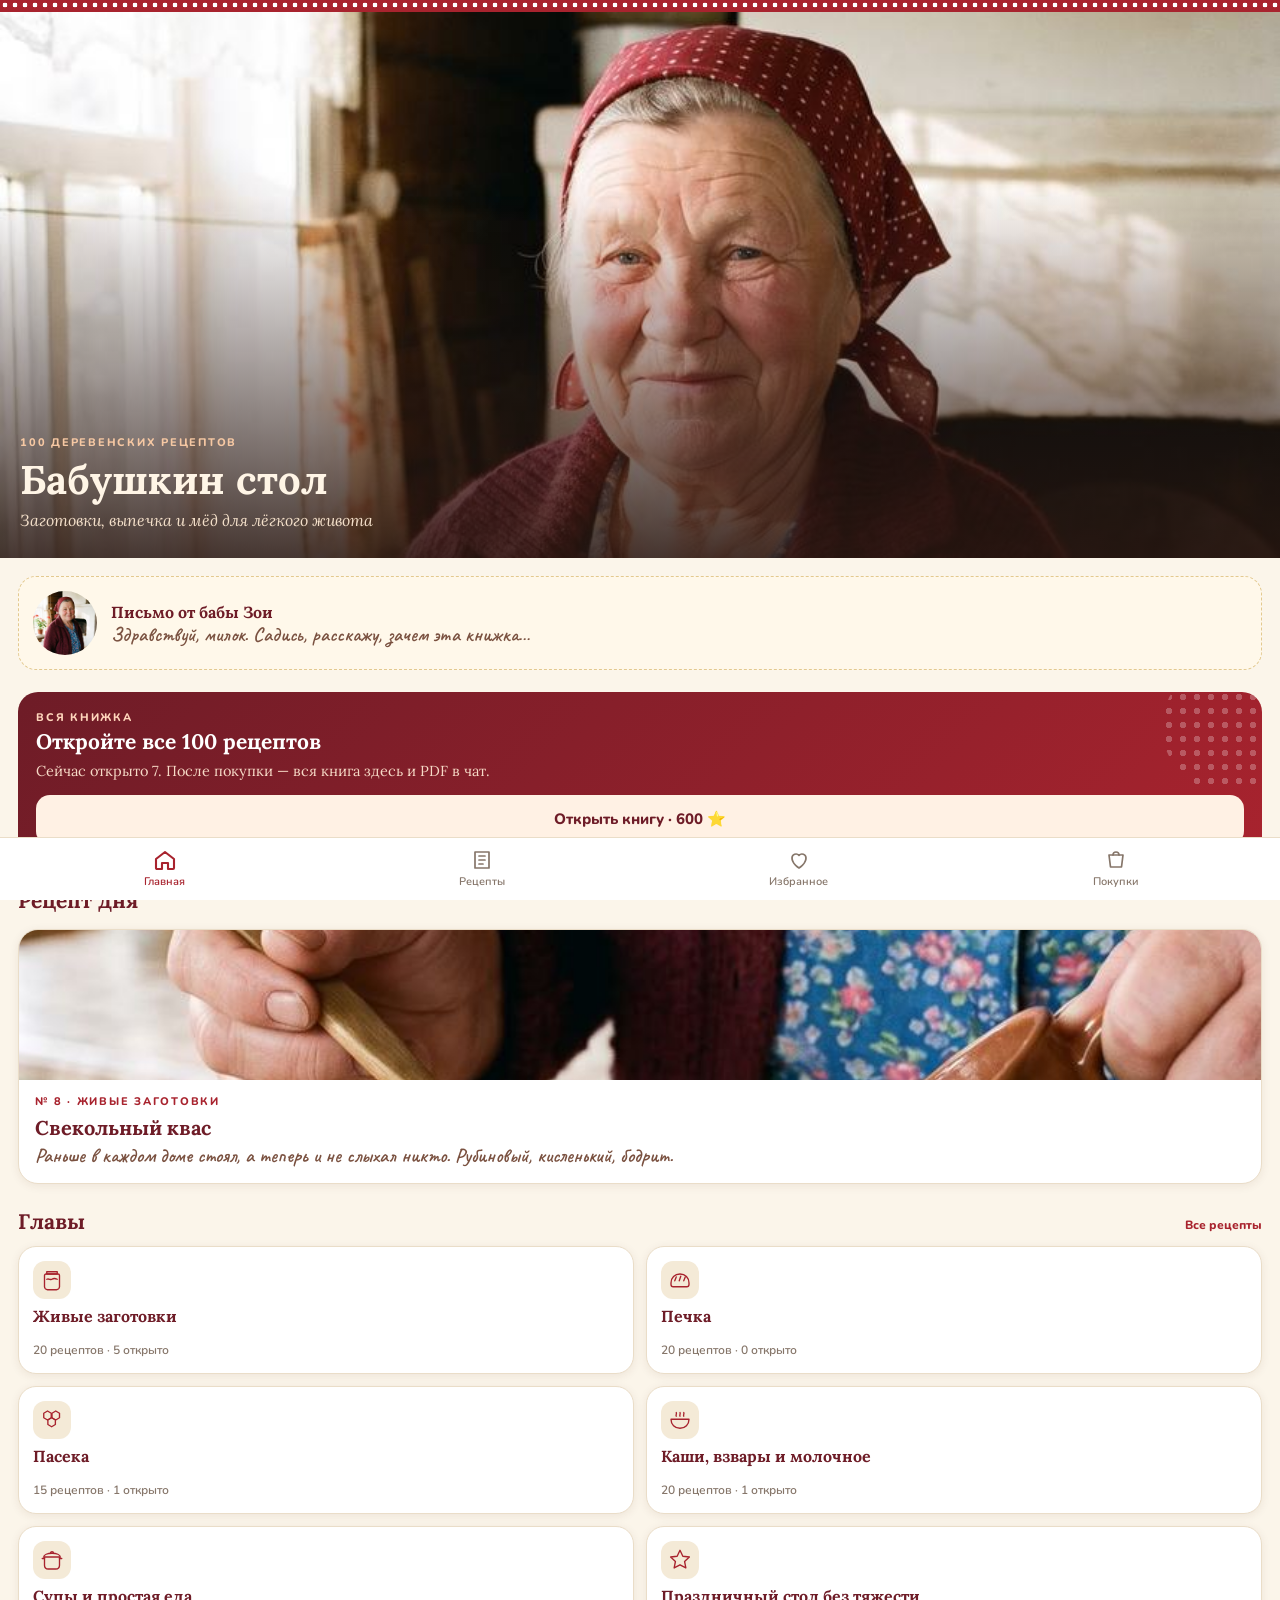
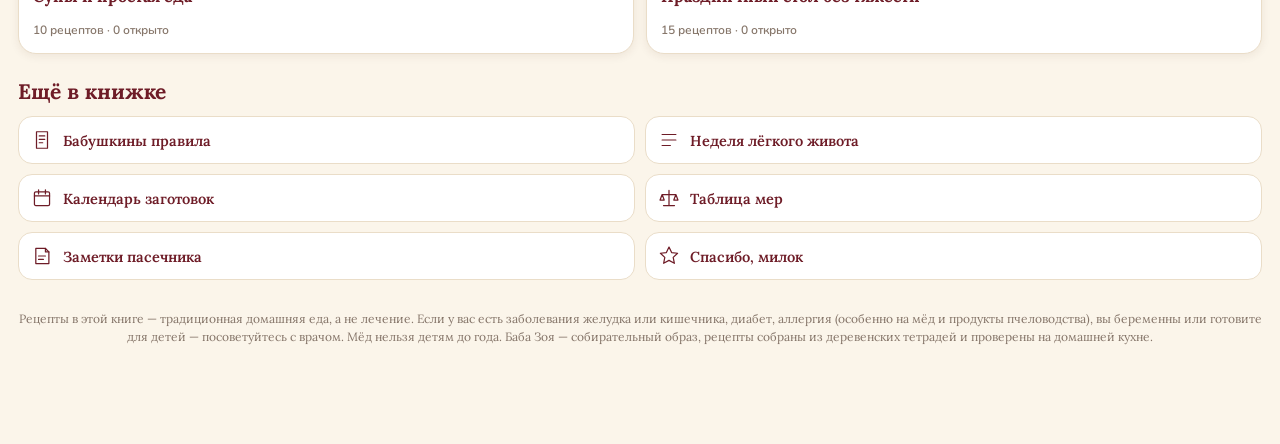
==== index.html @ 6da48f8d "Цена 600 ⭐" ====
<!doctype html>
<html lang="ru">
<head>
<meta charset="utf-8">
<meta name="viewport" content="width=device-width,initial-scale=1,maximum-scale=1,viewport-fit=cover">
<title>Бабушкин стол</title>
<script src="https://telegram.org/js/telegram-web-app.js"></script>
<link rel="preload" href="fonts/lora.woff2" as="font" type="font/woff2" crossorigin>
<link rel="stylesheet" href="app.css?v=1">
</head>
<body>
<div id="app">
  <main id="view"></main>
  <nav id="tabs">
    <button data-tab="home"><svg viewBox="0 0 24 24"><path d="M3 11l9-7 9 7v9a1 1 0 0 1-1 1h-5v-6h-6v6H4a1 1 0 0 1-1-1z"/></svg><span>Главная</span></button>
    <button data-tab="list"><svg viewBox="0 0 24 24"><path d="M5 4h14v16H5z"/><path d="M9 8h6M9 12h6M9 16h4"/></svg><span>Рецепты</span></button>
    <button data-tab="fav"><svg viewBox="0 0 24 24"><path d="M12 20s-7-4.5-7-10a4 4 0 0 1 7-2.6A4 4 0 0 1 19 10c0 5.5-7 10-7 10z"/></svg><span>Избранное</span></button>
    <button data-tab="shop"><svg viewBox="0 0 24 24"><path d="M5 7h14l-1.5 12h-11z"/><path d="M9 7a3 3 0 0 1 6 0"/></svg><span>Покупки</span></button>
  </nav>
</div>
<div id="sheet" class="sheet hidden"></div>
<div id="toast" class="toast hidden"></div>
<script src="config.js?v=2"></script>
<script src="app.js?v=1"></script>
</body>
</html>
---- app.css ----
@font-face{font-family:Lora;src:url(fonts/lora.woff2) format("woff2");font-weight:400 700;font-style:normal;font-display:swap}
@font-face{font-family:Lora;src:url(fonts/lora-i.woff2) format("woff2");font-weight:400 700;font-style:italic;font-display:swap}
@font-face{font-family:Caveat;src:url(fonts/caveat.woff2) format("woff2");font-weight:400 700;font-display:swap}
@font-face{font-family:Nunito;src:url(fonts/nunito6.woff2) format("woff2");font-weight:400 700;font-display:swap}
@font-face{font-family:Nunito;src:url(fonts/nunito8.woff2) format("woff2");font-weight:800 900;font-display:swap}
:root{
  --paper:#FBF5EA;--card:#fff;--ink:#2E2622;--muted:#86766a;--wine:#6E1C27;--red:#A8232E;--green:#5B6B3A;
  --line:#EADDC8;--tint:#F4EAD7;--gold:#E4B04A;--note:#FFF8EA;--shadow:0 2px 10px rgba(80,40,20,.08);
  --dots:radial-gradient(circle,#fff 0 2.2px,transparent 2.6px) 0 0/10px 10px,#A8232E;
}
.dark{--paper:#1E1714;--card:#2A211D;--ink:#F3E8DA;--muted:#B7A594;--wine:#F0B8A6;--red:#E0626B;--green:#A9BC7E;
  --line:#3B2F29;--tint:#352A24;--note:#33271E;--shadow:none}
*{box-sizing:border-box;-webkit-tap-highlight-color:transparent}
html,body{margin:0;background:var(--paper);color:var(--ink);font-family:Lora,Georgia,serif;font-size:16px;line-height:1.45}
button{font:inherit;color:inherit;background:none;border:0;padding:0;cursor:pointer}
input{font:inherit}
#view{padding:0 0 88px;min-height:100vh}
.wrap{padding:0 18px}
.dots{height:12px;background:var(--dots)}
.kick{font-family:Nunito;font-weight:800;font-size:11px;letter-spacing:.16em;text-transform:uppercase;color:var(--red)}
.hand{font-family:Caveat;font-weight:600}
h1,h2,h3{margin:0;color:var(--wine);font-weight:700;line-height:1.15}
.muted{color:var(--muted)}

/* tabs */
#tabs{position:fixed;left:0;right:0;bottom:0;display:flex;background:var(--card);border-top:1px solid var(--line);padding:6px 6px calc(6px + env(safe-area-inset-bottom));z-index:20}
#tabs button{flex:1;display:flex;flex-direction:column;align-items:center;gap:2px;font-family:Nunito;font-weight:600;font-size:11px;color:var(--muted);padding:4px 0}
#tabs svg{width:24px;height:24px;fill:none;stroke:currentColor;stroke-width:1.7;stroke-linecap:round;stroke-linejoin:round}
#tabs button.on{color:var(--red)}
#tabs button.on svg{stroke-width:2.1}

/* hero */
.hero{position:relative;height:62vh;min-height:380px;max-height:560px;background:#3b2a22 center 20%/cover no-repeat;display:flex;align-items:flex-end}
.hero::after{content:"";position:absolute;inset:0;background:linear-gradient(to bottom,rgba(40,22,16,0) 35%,rgba(40,22,16,.86))}
.hero .dots{position:absolute;top:0;left:0;right:0;z-index:2}
.hero .in{position:relative;z-index:2;padding:0 20px 26px;color:#FFF5E6}
.hero .kick{color:#F6C8A3}
.hero h1{color:#FFF5E6;font-size:40px;margin:6px 0 6px}
.hero p{margin:0;font-style:italic;color:#F3DFC9}
.hero .hi{font-family:Caveat;font-size:28px;color:#FFD9B5;margin-bottom:4px}

.btn{display:flex;align-items:center;justify-content:center;gap:8px;width:100%;padding:14px 16px;border-radius:14px;background:var(--wine);color:#fff;font-family:Nunito;font-weight:800;font-size:15px}
.dark .btn{background:#8C2A36}
.btn.ghost{background:var(--tint);color:var(--wine)}
.btn.gold{background:var(--gold);color:#3b2410}

.section-t{display:flex;align-items:baseline;justify-content:space-between;margin:26px 0 12px}
.section-t h2{font-size:21px}
.section-t button{font-family:Nunito;font-weight:800;font-size:12px;color:var(--red)}

.grid{display:grid;grid-template-columns:1fr 1fr;gap:12px}
.chap{background:var(--card);border-radius:18px;padding:14px;box-shadow:var(--shadow);border:1px solid var(--line);text-align:left;display:flex;flex-direction:column;gap:8px;min-height:128px}
.chap .ic{width:38px;height:38px;border-radius:12px;background:var(--tint);display:flex;align-items:center;justify-content:center}
.chap .ic svg{width:24px;height:24px}
.chap b{font-size:16px;color:var(--wine);line-height:1.2}
.chap span{font-family:Nunito;font-weight:600;font-size:12px;color:var(--muted);margin-top:auto}

.letter-card{margin-top:18px;display:flex;gap:14px;align-items:center;background:var(--note);border-radius:18px;padding:14px;border:1px dashed #E3C98F;text-align:left;width:100%}
.letter-card img{width:64px;height:64px;border-radius:50%;object-fit:cover;flex:none}
.letter-card b{display:block;color:var(--wine)}
.letter-card .hand{font-size:20px;color:#7a5140;line-height:1.05}

.daily{margin-top:4px;border-radius:20px;overflow:hidden;background:var(--card);box-shadow:var(--shadow);border:1px solid var(--line);width:100%;text-align:left}
.daily .ph{height:150px;background:center/cover}
.daily .in{padding:14px 16px 16px}
.daily h3{font-size:20px;margin:6px 0}
.daily p{margin:0;font-family:Caveat;font-size:20px;line-height:1.1;color:#7a5140}
.dark .daily p,.dark .letter-card .hand{color:#E5C4A8}

.unlock{margin-top:22px;border-radius:20px;padding:18px;background:linear-gradient(135deg,#6E1C27,#A8232E);color:#FFF1E4;position:relative;overflow:hidden}
.unlock::before{content:"";position:absolute;right:-30px;top:-30px;width:130px;height:130px;border-radius:50%;background:radial-gradient(circle,rgba(255,255,255,.25) 0 3px,transparent 3.5px) 0 0/14px 14px}
.unlock h3{color:#fff;font-size:21px;margin:4px 0 6px}
.unlock p{margin:0 0 14px;color:#F6D9C6;font-size:14.5px}
.unlock .btn{background:#FFF1E4;color:#6E1C27}

.more{display:grid;grid-template-columns:1fr 1fr;gap:10px}
.more button{background:var(--card);border:1px solid var(--line);border-radius:14px;padding:12px;text-align:left;font-size:14.5px;color:var(--wine);font-weight:600;display:flex;gap:10px;align-items:center}
.more svg{width:22px;height:22px;flex:none}
.foot{margin:30px 18px 10px;font-size:12px;color:var(--muted);line-height:1.5;text-align:center}

/* list */
.topbar{position:sticky;top:0;z-index:10;background:var(--paper);padding:14px 18px 10px;border-bottom:1px solid var(--line)}
.topbar h1{font-size:26px;margin-bottom:10px}
.search{display:flex;align-items:center;gap:8px;background:var(--card);border:1px solid var(--line);border-radius:14px;padding:10px 12px}
.search svg{width:20px;height:20px;stroke:var(--muted);fill:none;stroke-width:2}
.search input{border:0;outline:0;background:none;flex:1;color:var(--ink);font-size:16px}
.chips{display:flex;gap:8px;overflow-x:auto;padding:10px 0 2px;scrollbar-width:none}
.chips::-webkit-scrollbar{display:none}
.chip{white-space:nowrap;padding:7px 12px;border-radius:20px;background:var(--tint);font-family:Nunito;font-weight:700;font-size:13px;color:var(--muted)}
.chip.on{background:var(--wine);color:#fff}
.group-t{font-family:Nunito;font-weight:800;font-size:12px;letter-spacing:.14em;text-transform:uppercase;color:var(--red);margin:20px 18px 6px}
.item{display:flex;align-items:center;gap:12px;padding:12px 18px;width:100%;text-align:left;border-bottom:1px solid var(--line)}
.item .no{font-family:Nunito;font-weight:800;font-size:12px;color:var(--muted);width:26px;flex:none}
.item .t{flex:1}
.item .t b{display:block;font-weight:600;font-size:16px;line-height:1.25}
.item .t small{font-family:Nunito;font-weight:600;font-size:12px;color:var(--muted)}
.item .r svg{width:18px;height:18px;stroke:var(--muted);fill:none;stroke-width:2}
.item.locked .t b{color:var(--muted)}
.empty{padding:50px 30px;text-align:center;color:var(--muted)}
.empty .hand{font-size:26px;color:var(--wine);display:block;margin-bottom:6px}

/* recipe */
.rhead{position:relative;height:240px;background:#3b2a22 center/cover}
.rhead::after{content:"";position:absolute;inset:0;background:linear-gradient(to bottom,rgba(0,0,0,.05),rgba(0,0,0,.35))}
.rhead .dots{position:absolute;left:0;right:0;bottom:0;z-index:2}
.rbody{padding:18px 18px 0;margin-top:-4px}
.rtop{display:flex;align-items:center;justify-content:space-between}
.favbtn{width:42px;height:42px;border-radius:50%;background:var(--tint);display:flex;align-items:center;justify-content:center}
.favbtn svg{width:22px;height:22px;fill:none;stroke:var(--red);stroke-width:2}
.favbtn.on svg{fill:var(--red)}
.rbody h1{font-size:28px;margin:6px 0 8px}
.rbody .intro{font-family:Caveat;font-size:23px;line-height:1.1;color:#7a5140;margin:0 0 12px}
.dark .rbody .intro{color:#E5C4A8}
.meta{display:flex;gap:8px;flex-wrap:wrap;margin-bottom:16px}
.meta span{font-family:Nunito;font-weight:700;font-size:13px;background:var(--tint);color:var(--muted);padding:6px 11px;border-radius:20px}
.box{background:var(--card);border:1px solid var(--line);border-radius:18px;padding:14px 16px;margin-bottom:18px;box-shadow:var(--shadow)}
.lbl{font-family:Nunito;font-weight:800;font-size:12px;letter-spacing:.14em;text-transform:uppercase;color:var(--green);margin-bottom:8px}
.ing label{display:flex;gap:12px;align-items:flex-start;padding:7px 0;border-bottom:1px dashed var(--line);font-size:16px}
.ing label:last-of-type{border-bottom:0}
.ing input{appearance:none;width:22px;height:22px;border-radius:7px;border:2px solid #D6BE9A;flex:none;margin-top:1px;background:var(--card)}
.ing input:checked{background:var(--green) url("data:image/svg+xml,%3Csvg xmlns='http://www.w3.org/2000/svg' viewBox='0 0 24 24' fill='none' stroke='white' stroke-width='3'%3E%3Cpath d='M5 12l5 5 9-10'/%3E%3C/svg%3E") center/14px no-repeat;border-color:var(--green)}
.ing input:checked+span{color:var(--muted);text-decoration:line-through}
.addshop{margin-top:10px}
.steps{list-style:none;margin:0;padding:0;counter-reset:s}
.steps li{counter-increment:s;position:relative;padding:0 0 16px 44px;font-size:17px;line-height:1.5}
.steps li::before{content:counter(s);position:absolute;left:0;top:0;width:30px;height:30px;border-radius:50%;background:var(--wine);color:#fff;font-family:Nunito;font-weight:800;font-size:14px;display:flex;align-items:center;justify-content:center}
.dark .steps li::before{background:#8C2A36}
.tmr{display:inline-flex;align-items:center;gap:5px;margin-top:6px;padding:5px 10px;border-radius:20px;background:var(--tint);font-family:Nunito;font-weight:800;font-size:12px;color:var(--red)}
.tmr svg{width:14px;height:14px;fill:none;stroke:currentColor;stroke-width:2.2}
.tip{background:var(--note);border-left:5px solid var(--gold);border-radius:0 16px 16px 0;padding:12px 14px;margin:4px 0 14px}
.tip .k{font-family:Nunito;font-weight:800;font-size:11px;letter-spacing:.14em;text-transform:uppercase;color:#B07D17}
.tip .v{font-family:Caveat;font-size:23px;line-height:1.1;color:#5a3d2e}
.dark .tip .v{color:#F0D2B0}
.warn{font-size:14px;color:#A53434;display:flex;gap:8px;margin-bottom:14px}
.dark .warn{color:#F08C8C}
.cook{margin:6px 0 24px}

/* cook mode */
.cookmode{position:fixed;inset:0;background:var(--paper);z-index:40;display:flex;flex-direction:column}
.cookmode .top{display:flex;justify-content:space-between;align-items:center;padding:14px 18px}
.cookmode .x{font-family:Nunito;font-weight:800;color:var(--muted);font-size:14px}
.cookmode .prog{display:flex;gap:4px;padding:0 18px}
.cookmode .prog i{flex:1;height:4px;border-radius:2px;background:var(--line)}
.cookmode .prog i.on{background:var(--red)}
.cookmode .body{flex:1;display:flex;flex-direction:column;justify-content:center;padding:20px 26px}
.cookmode .n{font-family:Caveat;font-size:40px;color:var(--red)}
.cookmode .s{font-size:24px;line-height:1.45}
.cookmode .nav{display:flex;gap:10px;padding:16px 18px calc(18px + env(safe-area-inset-bottom))}

/* timer */
.timerbar{position:fixed;left:12px;right:12px;bottom:calc(76px + env(safe-area-inset-bottom));z-index:30;background:var(--wine);color:#fff;border-radius:16px;padding:12px 16px;display:flex;align-items:center;gap:12px;box-shadow:0 6px 20px rgba(60,20,20,.3)}
.timerbar b{font-family:Nunito;font-weight:800;font-size:22px;min-width:70px}
.timerbar span{flex:1;font-size:13px;opacity:.85}
.timerbar button{font-family:Nunito;font-weight:800;font-size:13px;background:rgba(255,255,255,.18);padding:7px 11px;border-radius:10px}

/* sheet */
.sheet{position:fixed;inset:0;z-index:50;background:rgba(30,15,10,.45);display:flex;align-items:flex-end}
.sheet.hidden{display:none}
.sheet .pane{background:var(--paper);width:100%;border-radius:24px 24px 0 0;max-height:92vh;overflow:auto;padding:0 0 calc(20px + env(safe-area-inset-bottom));animation:up .25s ease}
@keyframes up{from{transform:translateY(40px);opacity:0}to{transform:none;opacity:1}}
.pay .ph{height:190px;background:center 25%/cover;border-radius:24px 24px 0 0;position:relative}
.pay .ph .dots{position:absolute;bottom:0;left:0;right:0}
.pay .in{padding:18px 20px 0}
.pay h2{font-size:25px;margin:6px 0 8px}
.pay ul{padding:0;margin:10px 0 18px;list-style:none}
.pay li{padding:6px 0 6px 28px;position:relative;font-size:15.5px}
.pay li::before{content:"";position:absolute;left:4px;top:13px;width:9px;height:9px;border-radius:50%;background:var(--red)}
.pay .price{font-family:Caveat;font-size:26px;color:var(--wine);text-align:center;margin:0 0 10px}
.pay small{display:block;text-align:center;color:var(--muted);font-size:12px;margin-top:10px}

/* article pages */
.page{padding:0 18px}
.page h1{font-size:28px;margin:18px 0 10px}
.page p{margin:0 0 12px;font-size:16.5px}
.page .sign{font-family:Caveat;font-size:32px;color:var(--red);text-align:right}
.page img.top{width:calc(100% + 36px);margin:0 -18px;height:280px;object-fit:cover;display:block}
.back{position:sticky;top:0;z-index:15;display:flex;align-items:center;gap:6px;padding:12px 14px;background:var(--paper);font-family:Nunito;font-weight:800;font-size:14px;color:var(--red)}
.back.float{position:fixed;z-index:30;background:rgba(255,248,236,.92);backdrop-filter:blur(6px);border-radius:20px;top:12px;left:12px;padding:8px 14px 8px 10px;box-shadow:0 2px 10px rgba(60,30,20,.15)}
.dark .back.float{background:rgba(40,30,26,.9);color:#F2B8A0}
.back svg{width:18px;height:18px}
.rule{display:flex;gap:12px;padding:12px 0;border-bottom:1px dashed var(--line)}
.rule .n{font-family:Caveat;font-size:32px;line-height:.9;color:var(--red);width:28px;text-align:right;flex:none}
.rule b{color:var(--wine);display:block}
.rule span{font-size:15px}
.tbl{width:100%;border-collapse:collapse;font-size:14px;margin-bottom:16px}
.tbl td,.tbl th{padding:9px 6px;border-bottom:1px solid var(--line);text-align:left;vertical-align:top}
.tbl th{font-family:Nunito;font-weight:800;font-size:11px;letter-spacing:.1em;text-transform:uppercase;color:var(--green)}
.tbl td:first-child{font-weight:700;color:var(--wine)}
.day{background:var(--card);border:1px solid var(--line);border-radius:16px;padding:12px 14px;margin-bottom:10px}
.day b{color:var(--wine);font-size:17px}
.day div{font-size:15px;margin-top:4px}
.day i{font-style:normal;font-family:Nunito;font-weight:800;font-size:11px;letter-spacing:.1em;color:var(--green);text-transform:uppercase;margin-right:6px}

/* shop */
.shopgrp{margin:10px 18px 16px;background:var(--card);border:1px solid var(--line);border-radius:18px;padding:12px 16px}
.shopgrp h3{font-size:17px;margin-bottom:6px}
.shopgrp .x{float:right;font-family:Nunito;font-weight:800;font-size:12px;color:var(--muted)}

.toast{position:fixed;left:50%;transform:translateX(-50%);bottom:calc(90px + env(safe-area-inset-bottom));z-index:60;background:#2E2622;color:#fff;padding:11px 18px;border-radius:14px;font-family:Nunito;font-weight:700;font-size:14px;max-width:86vw;text-align:center}
.toast.hidden{display:none}
.lockico{width:16px;height:16px;fill:none;stroke:var(--muted);stroke-width:2;vertical-align:-2px}
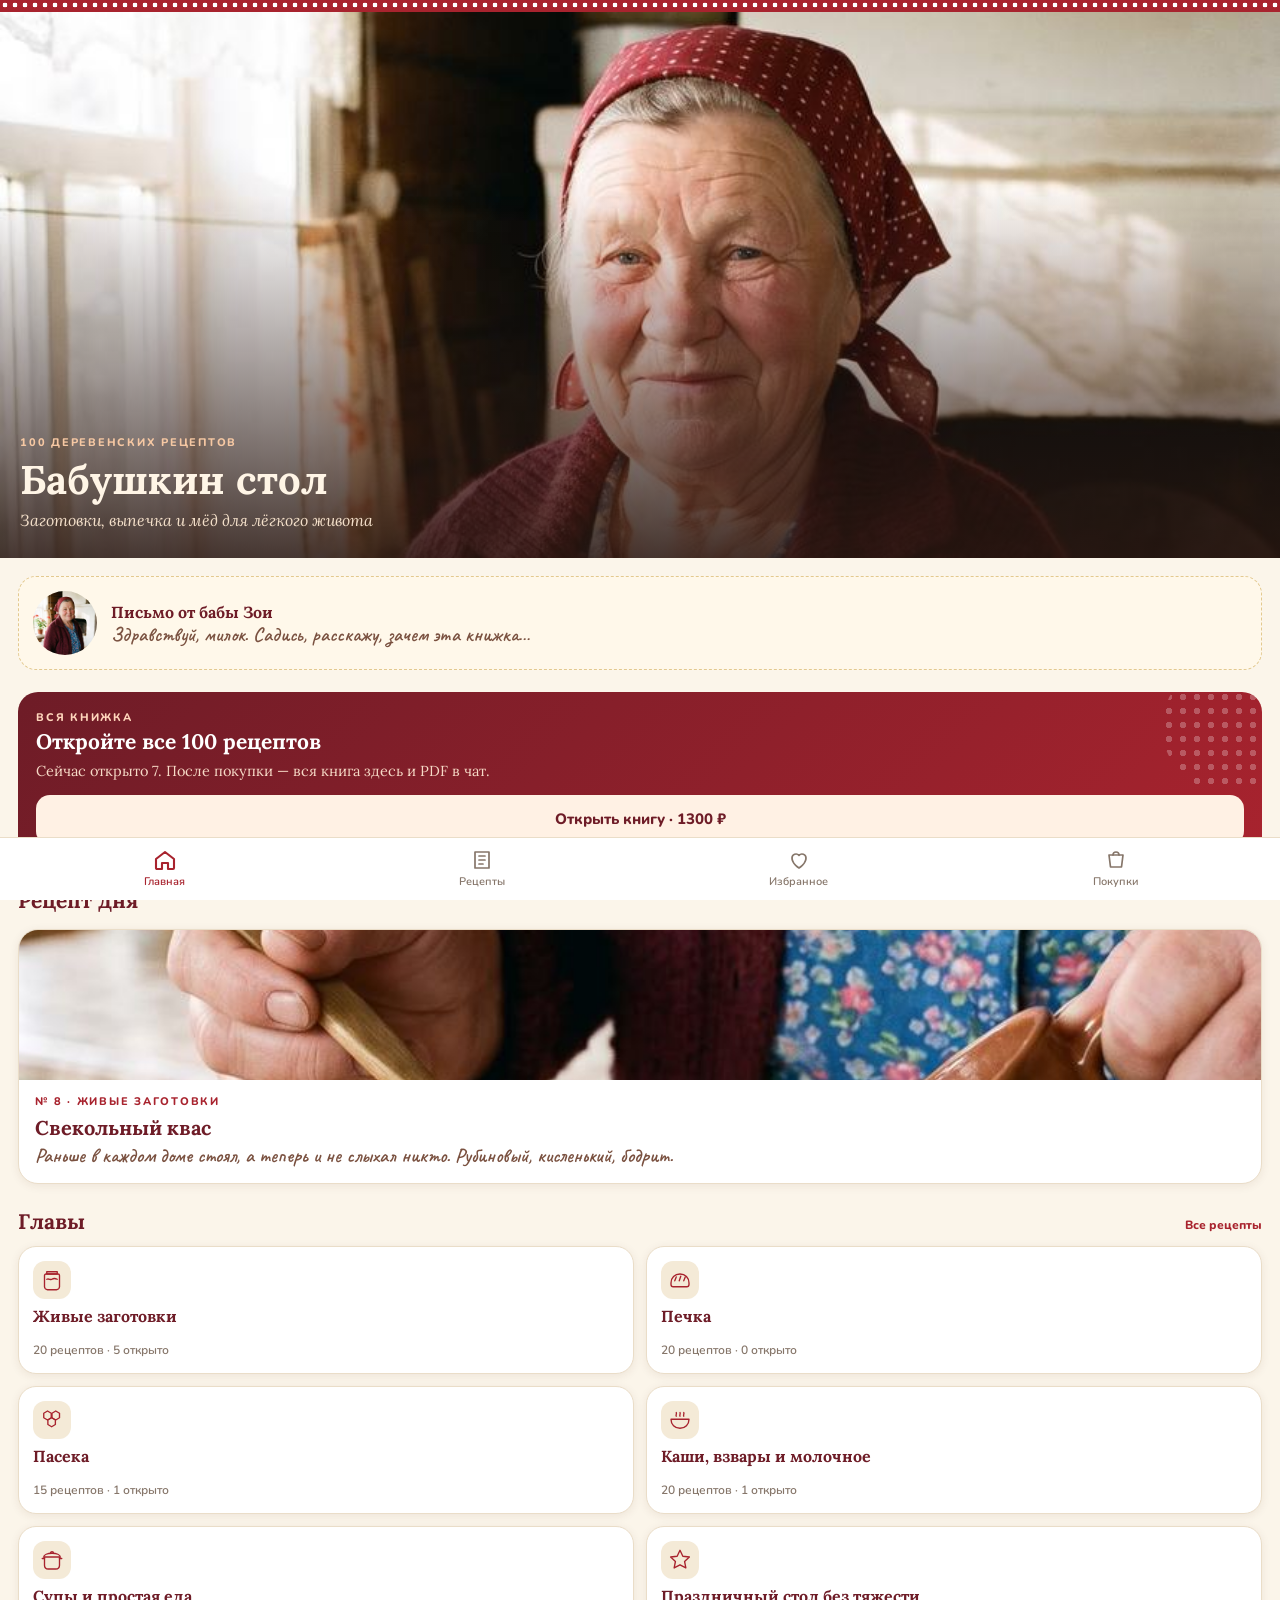
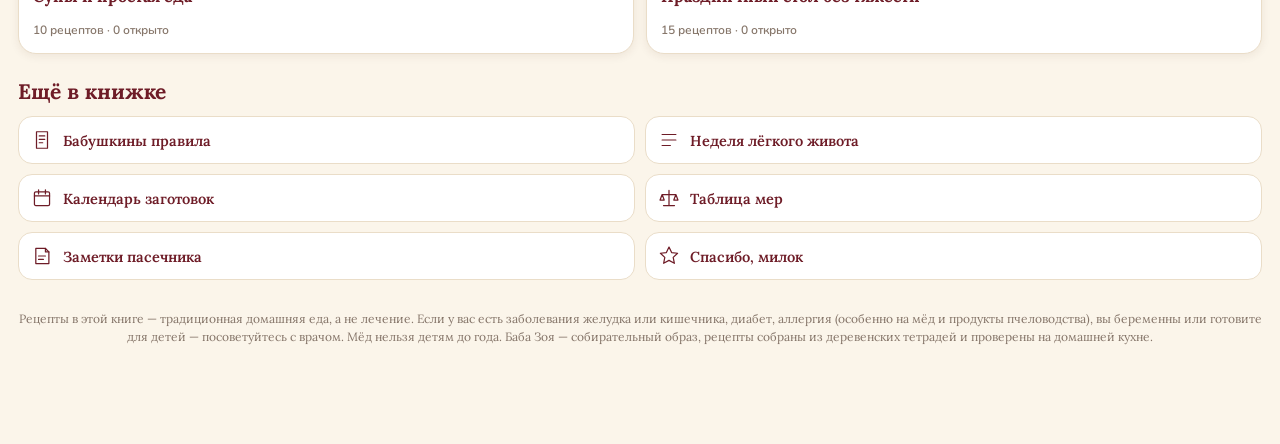
==== commit 0d790cab: "Оплата картой и СБП через ЮKassa (тестовый режим)" ====
--- a/index.html
+++ b/index.html
@@ -20,7 +20,7 @@
 </div>
 <div id="sheet" class="sheet hidden"></div>
 <div id="toast" class="toast hidden"></div>
-<script src="config.js?v=2"></script>
-<script src="app.js?v=1"></script>
+<script src="config.js?v=3"></script>
+<script src="app.js?v=3"></script>
 </body>
 </html>
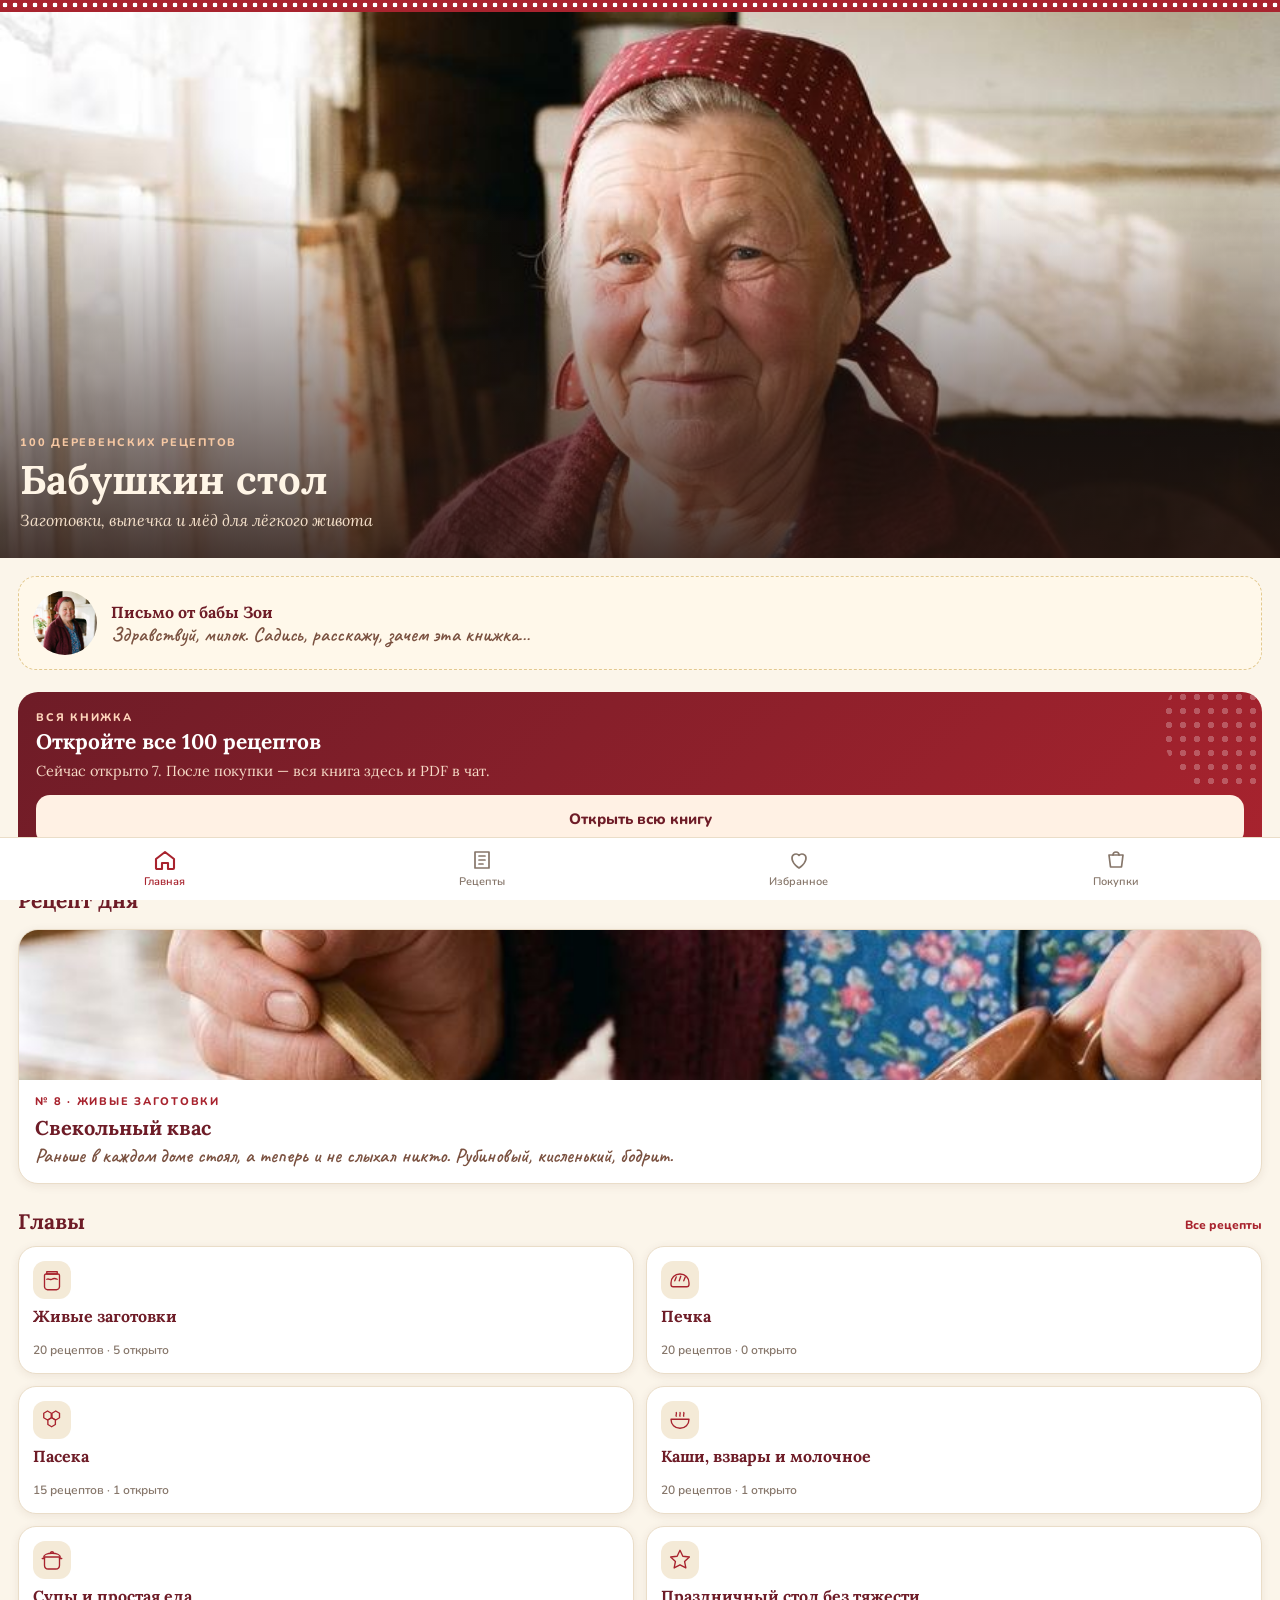
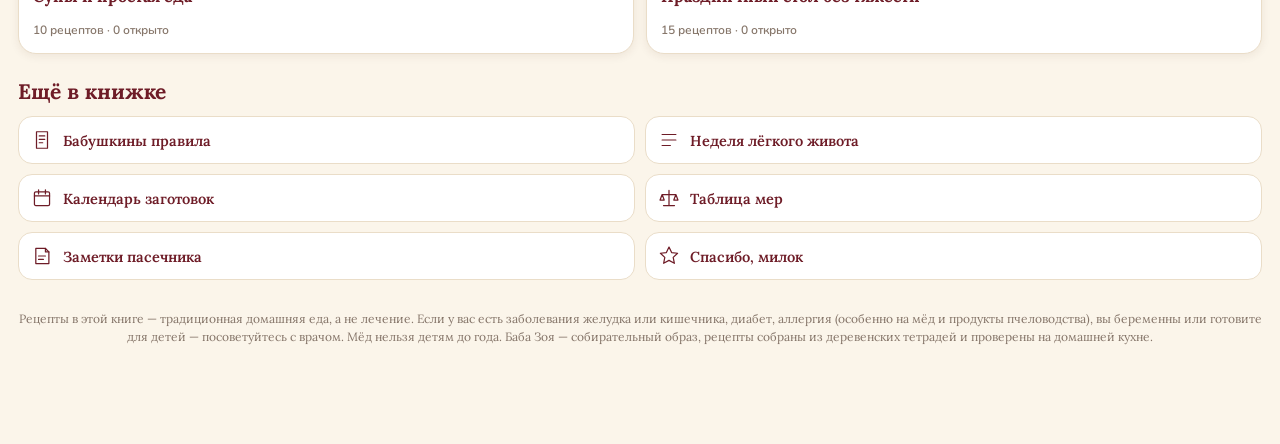
==== commit 8e6b4a71: "Цены не показываем до момента оплаты" ====
--- a/index.html
+++ b/index.html
@@ -20,7 +20,7 @@
 </div>
 <div id="sheet" class="sheet hidden"></div>
 <div id="toast" class="toast hidden"></div>
-<script src="config.js?v=3"></script>
-<script src="app.js?v=3"></script>
+<script src="config.js?v=4"></script>
+<script src="app.js?v=4"></script>
 </body>
 </html>
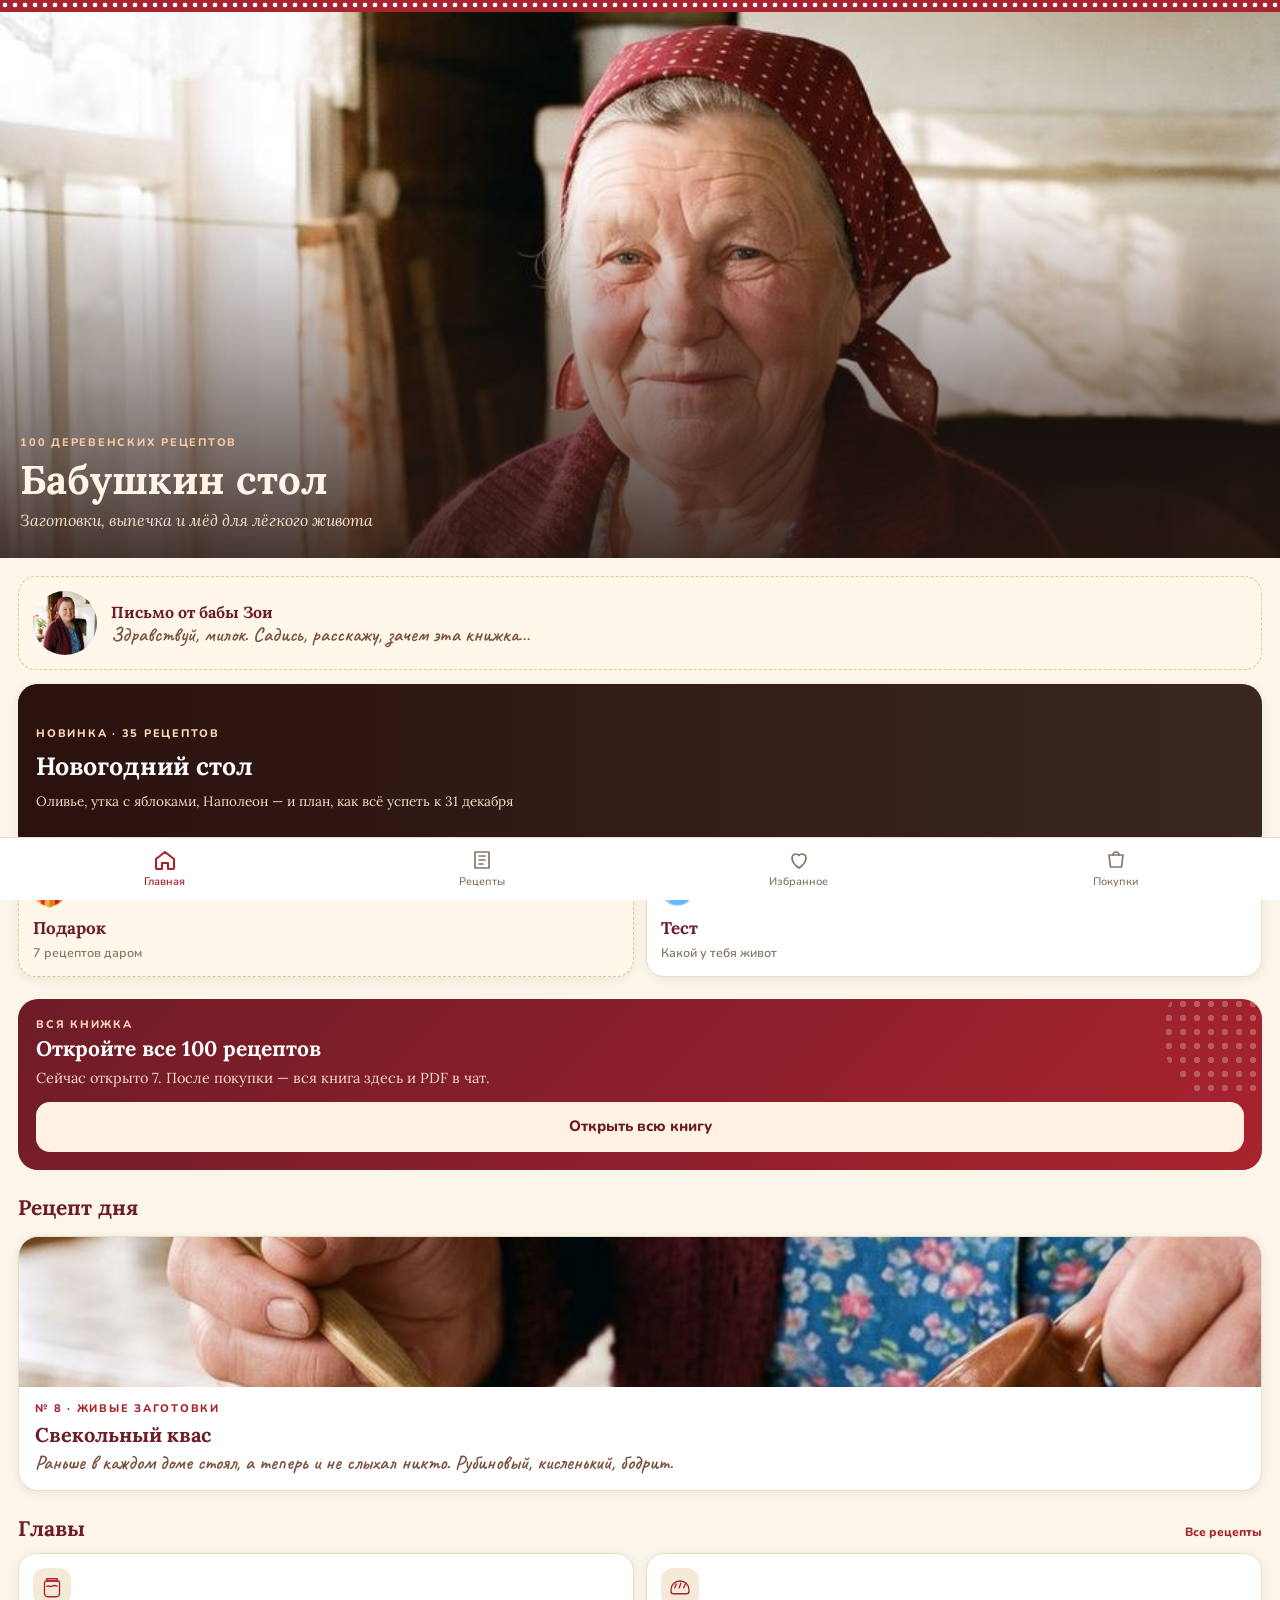
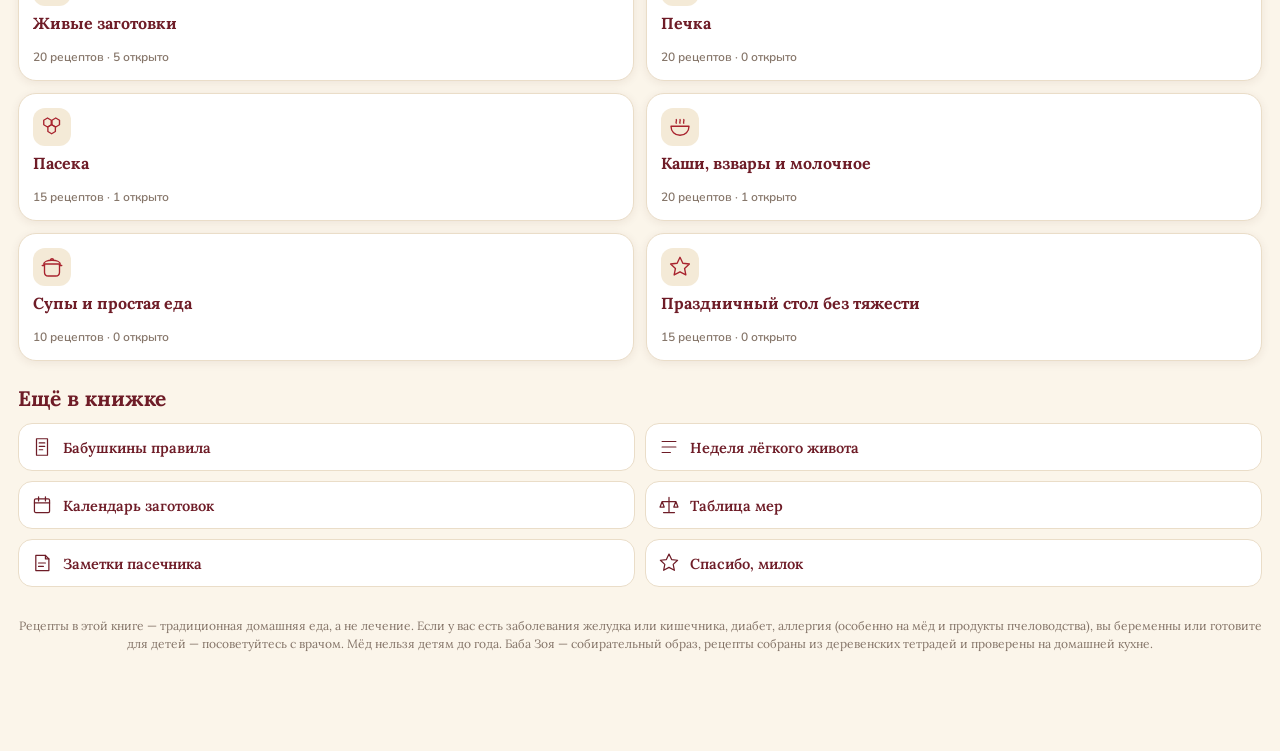
==== commit 106d59c1: "Мини-апп: тест, подарок, Новогодний стол; бот: продажа второй книжки" ====
--- a/index.html
+++ b/index.html
@@ -6,7 +6,7 @@
 <title>Бабушкин стол</title>
 <script src="https://telegram.org/js/telegram-web-app.js"></script>
 <link rel="preload" href="fonts/lora.woff2" as="font" type="font/woff2" crossorigin>
-<link rel="stylesheet" href="app.css?v=1">
+<link rel="stylesheet" href="app.css?v=2">
 </head>
 <body>
 <div id="app">
@@ -20,7 +20,7 @@
 </div>
 <div id="sheet" class="sheet hidden"></div>
 <div id="toast" class="toast hidden"></div>
-<script src="config.js?v=4"></script>
-<script src="app.js?v=4"></script>
+<script src="config.js?v=6"></script>
+<script src="app.js?v=7"></script>
 </body>
 </html>
--- a/app.css
+++ b/app.css
@@ -199,3 +199,25 @@
 .toast{position:fixed;left:50%;transform:translateX(-50%);bottom:calc(90px + env(safe-area-inset-bottom));z-index:60;background:#2E2622;color:#fff;padding:11px 18px;border-radius:14px;font-family:Nunito;font-weight:700;font-size:14px;max-width:86vw;text-align:center}
 .toast.hidden{display:none}
 .lockico{width:16px;height:16px;fill:none;stroke:var(--muted);stroke-width:2;vertical-align:-2px}
+.nyban{position:relative;display:block;width:100%;margin-top:14px;height:170px;border-radius:20px;overflow:hidden;background:#3b2a22 center 30%/cover;text-align:left;box-shadow:var(--shadow)}
+.nyban::after{content:"";position:absolute;inset:0;background:linear-gradient(to right,rgba(40,14,10,.88),rgba(40,14,10,.35) 70%,rgba(40,14,10,.1))}
+.nyban .in{position:relative;z-index:2;padding:18px;color:#FFF3E6;max-width:78%}
+.nyban .kick{color:#FFD6BC}
+.nyban b{display:block;font-family:Lora;font-size:25px;margin:6px 0 4px;color:#fff}
+.nyban span{font-size:13.5px;line-height:1.3;color:#F3DFC9}
+.duo{display:grid;grid-template-columns:1fr 1fr;gap:12px;margin-top:12px}
+.mini{background:var(--card);border:1px solid var(--line);border-radius:18px;padding:14px;text-align:left;display:flex;flex-direction:column;gap:3px;box-shadow:var(--shadow)}
+.mini .e{font-size:26px;line-height:1}
+.mini b{font-family:Lora;font-size:17px;color:var(--wine);margin-top:6px}
+.mini span{font-family:Nunito;font-weight:600;font-size:12.5px;color:var(--muted)}
+.mini.gift{background:var(--note);border-style:dashed;border-color:#E3C98F}
+.giftbox{margin-top:22px;border-radius:20px;padding:18px;background:var(--note);border:1px dashed #E3C98F;text-align:center}
+.giftbox .e{font-size:34px}
+.giftbox h3{font-size:21px;margin:6px 0}
+.giftbox p{margin:0 0 14px;font-size:14.5px;color:var(--muted)}
+.quiz h1{font-size:25px;margin:10px 0 18px}
+.qprog{display:flex;gap:6px;margin-top:10px}
+.qprog i{flex:1;height:4px;border-radius:2px;background:var(--line)}
+.qprog i.on{background:var(--red)}
+.opt{display:block;width:100%;text-align:left;padding:15px 16px;margin:0 0 10px;border-radius:14px;background:var(--card);border:1px solid var(--line);font-size:16px;color:var(--ink);box-shadow:var(--shadow)}
+.opt:active{background:var(--tint)}
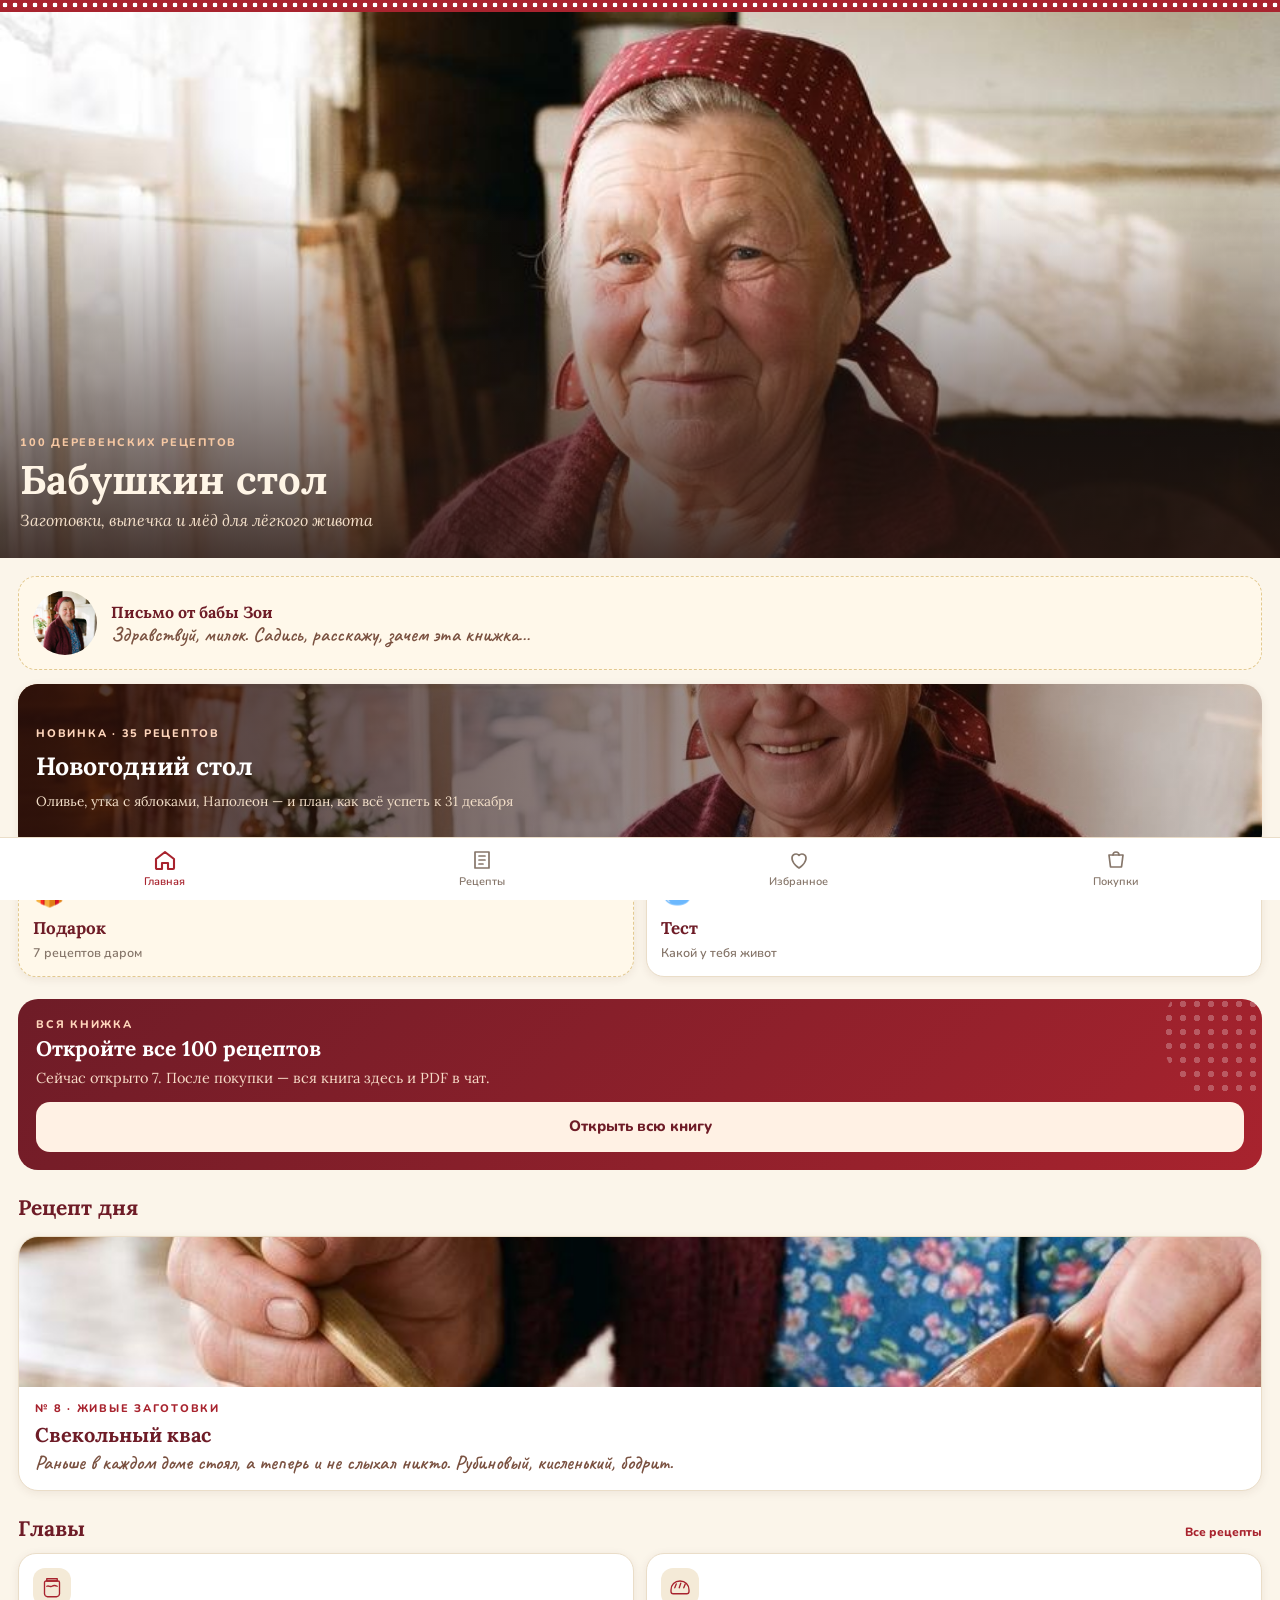
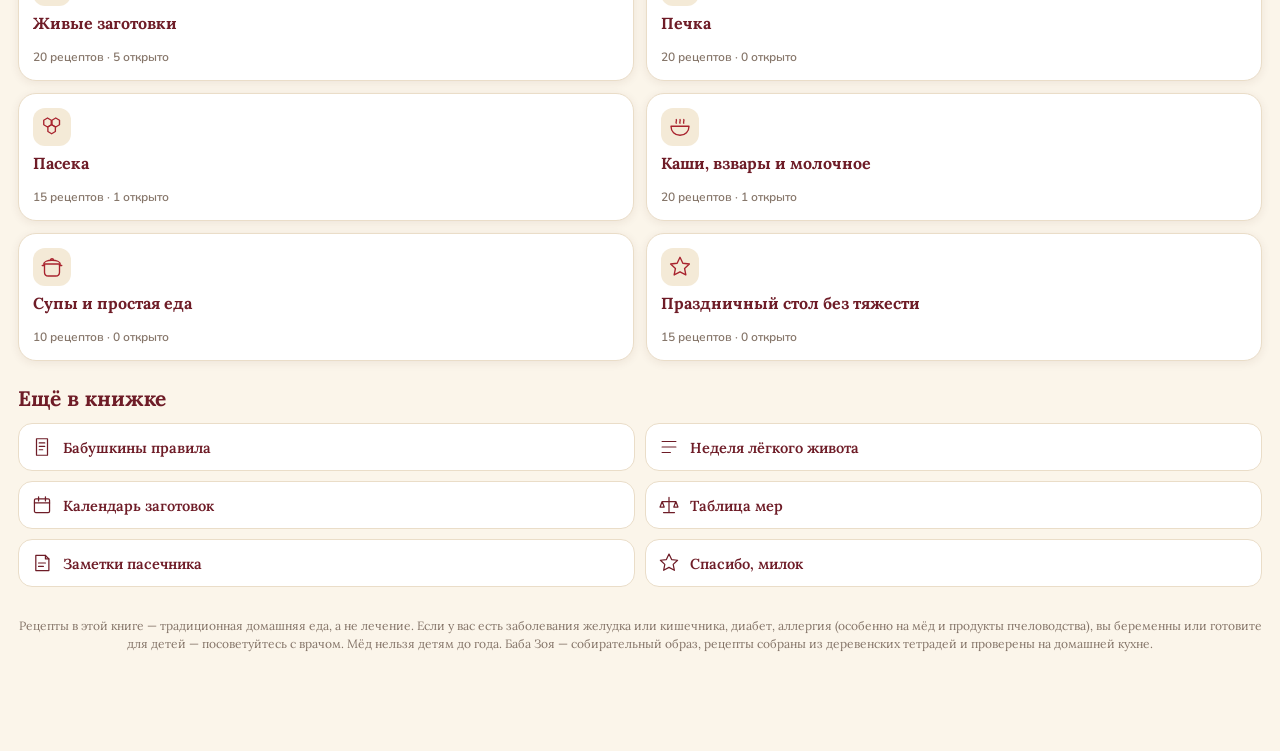
==== commit 4aa6658e: "Мини-апп: оплата «Новогоднего стола» картой и звёздами прямо в приложении" ====
--- a/index.html
+++ b/index.html
@@ -20,7 +20,7 @@
 </div>
 <div id="sheet" class="sheet hidden"></div>
 <div id="toast" class="toast hidden"></div>
-<script src="config.js?v=6"></script>
-<script src="app.js?v=7"></script>
+<script src="config.js?v=7"></script>
+<script src="app.js?v=8"></script>
 </body>
 </html>
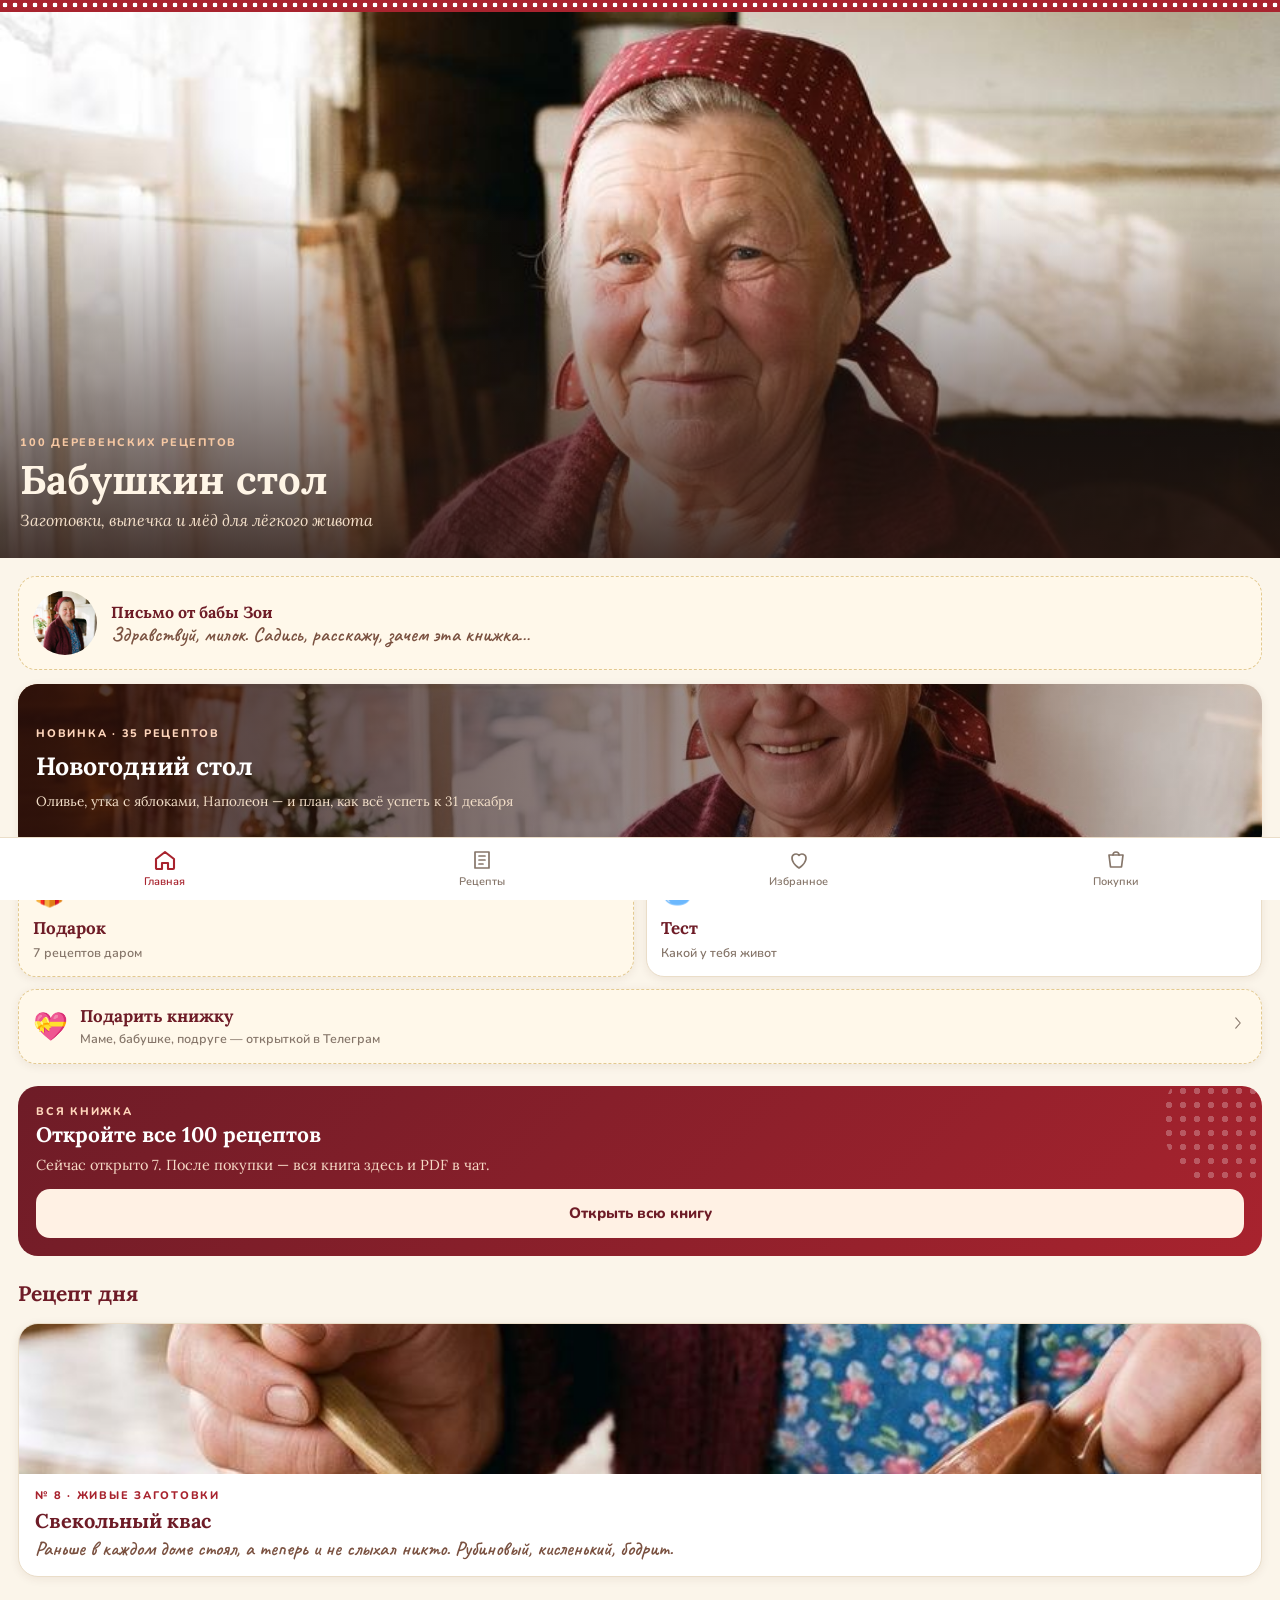
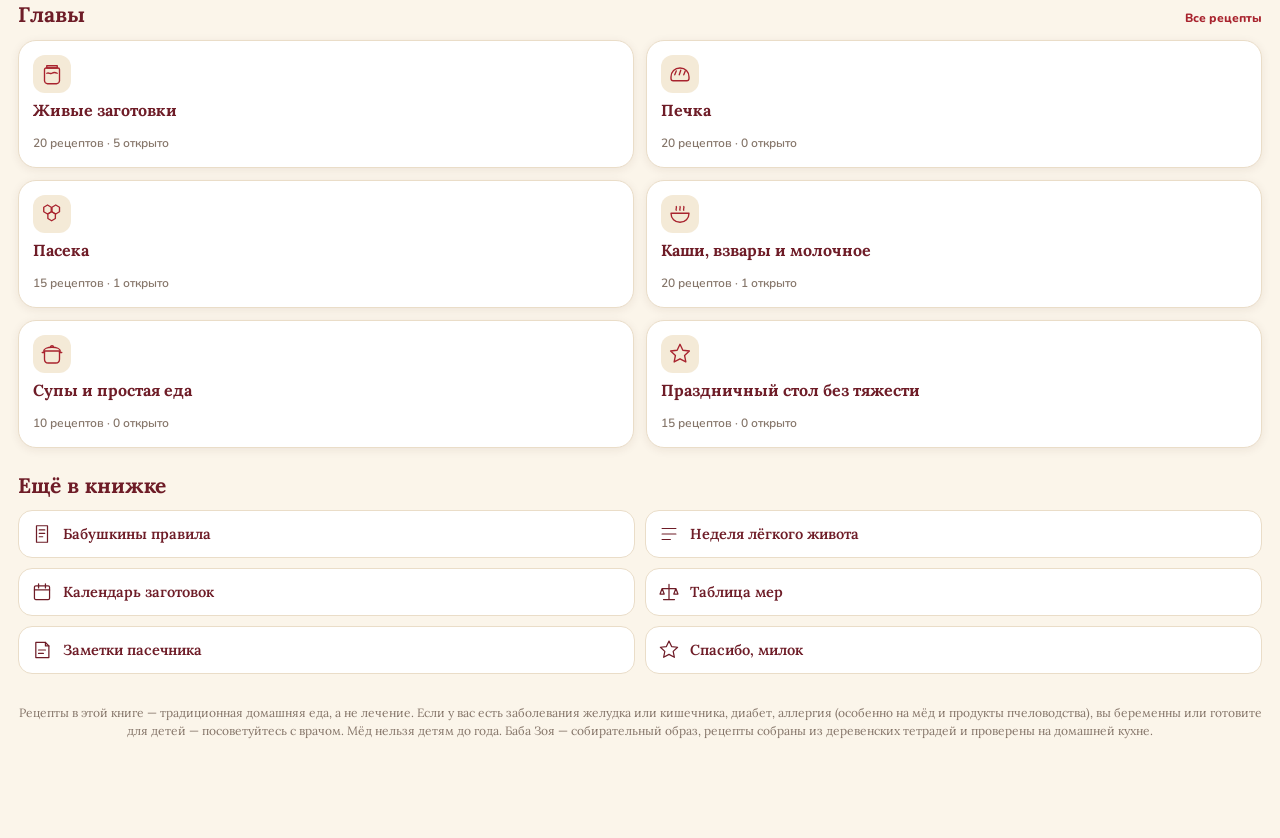
==== commit f8131b3a: "Мини-апп: заметная кнопка «Подарить книжку» и оплата подарка в приложении" ====
--- a/index.html
+++ b/index.html
@@ -6,7 +6,7 @@
 <title>Бабушкин стол</title>
 <script src="https://telegram.org/js/telegram-web-app.js"></script>
 <link rel="preload" href="fonts/lora.woff2" as="font" type="font/woff2" crossorigin>
-<link rel="stylesheet" href="app.css?v=2">
+<link rel="stylesheet" href="app.css?v=4">
 </head>
 <body>
 <div id="app">
@@ -21,6 +21,6 @@
 <div id="sheet" class="sheet hidden"></div>
 <div id="toast" class="toast hidden"></div>
 <script src="config.js?v=7"></script>
-<script src="app.js?v=8"></script>
+<script src="app.js?v=9"></script>
 </body>
 </html>
--- a/app.css
+++ b/app.css
@@ -221,3 +221,9 @@
 .qprog i.on{background:var(--red)}
 .opt{display:block;width:100%;text-align:left;padding:15px 16px;margin:0 0 10px;border-radius:14px;background:var(--card);border:1px solid var(--line);font-size:16px;color:var(--ink);box-shadow:var(--shadow)}
 .opt:active{background:var(--tint)}
+.giftrow{display:flex;align-items:center;gap:12px;width:100%;margin-top:12px;background:var(--note);border:1px dashed #E3C98F;border-radius:18px;padding:14px;text-align:left;box-shadow:var(--shadow)}
+.giftrow .e{font-size:28px;line-height:1}
+.giftrow .t{flex:1;display:flex;flex-direction:column;gap:2px}
+.giftrow b{font-family:Lora;font-size:17px;color:var(--wine)}
+.giftrow .t span{font-family:Nunito;font-weight:600;font-size:12.5px;color:var(--muted)}
+.giftrow .r svg{width:18px;height:18px;stroke:var(--muted);fill:none;stroke-width:2}
